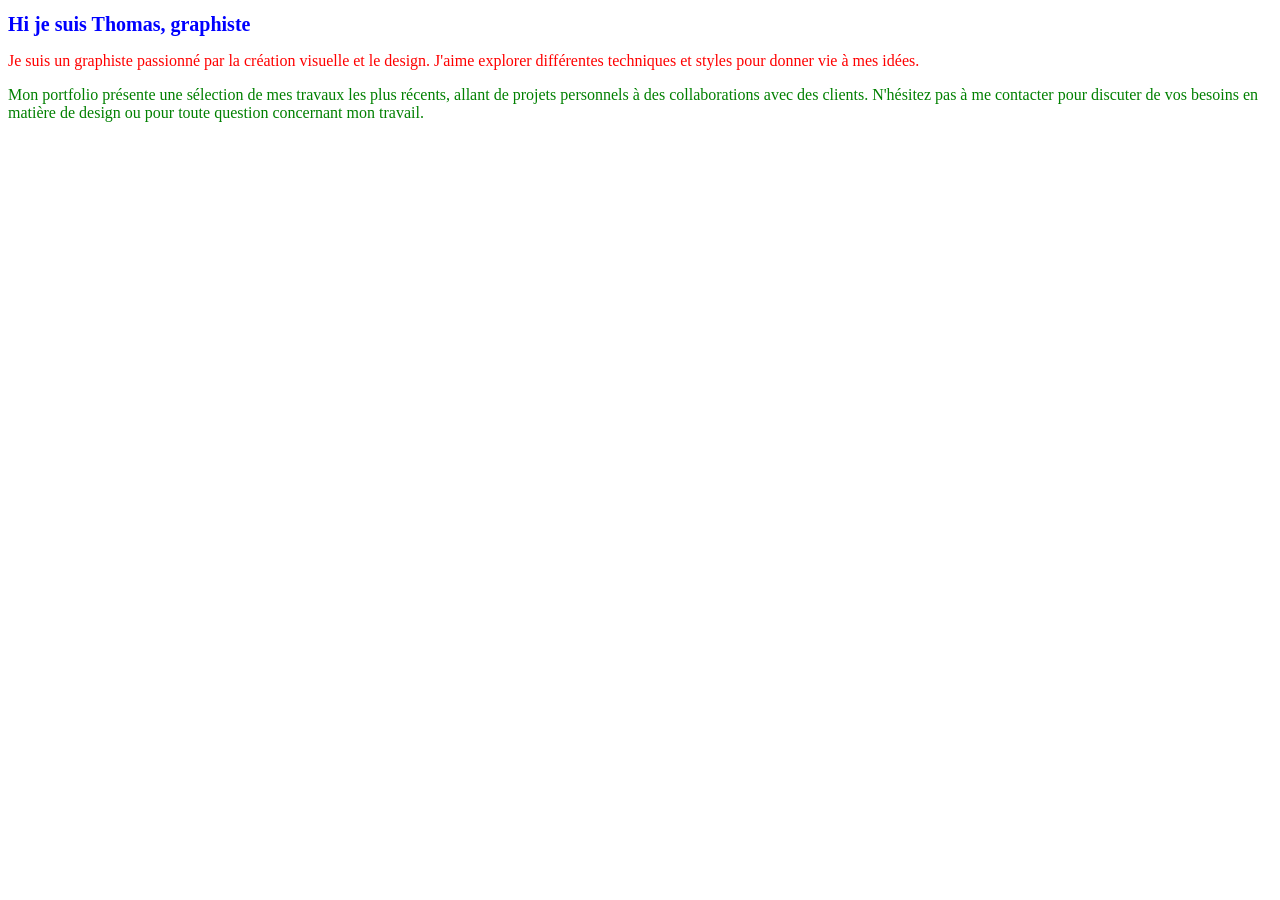
==== index.html @ 6fb71029 "ajout des fichiers html et css" ====
<!DOCTYPE html>
<html lang="fr">

    <head>
        <meta charset="UTF-8">
        <meta name="viewport" content="width=device-width, initial-scale=1.0">
        <title>Portfolio de Thomas</title>
        <link rel="stylesheet" href="style.css"/>
    </head>

    <body>
        <h1 title="Texte">Hi je suis Thomas, graphiste</h1>
        <p class="paragraphe1">Je suis un graphiste passionné par la création visuelle et le design.
            J'aime explorer différentes techniques et styles pour donner vie à mes
            idées.
        <p id="paragraphe2"> Mon portfolio présente une sélection de mes travaux 
            les plus récents, allant de projets personnels à des collaborations 
            avec des clients. N'hésitez pas à me contacter pour discuter de vos 
            besoins en matière de design ou pour toute question concernant mon 
            travail.
        

    </body>
</html>
---- style.css ----
h1 {
    color: blue;
    font-size: 20px;
}
.paragraphe1 {
    color: red;
}
#paragraphe2 {
    color: green;
}
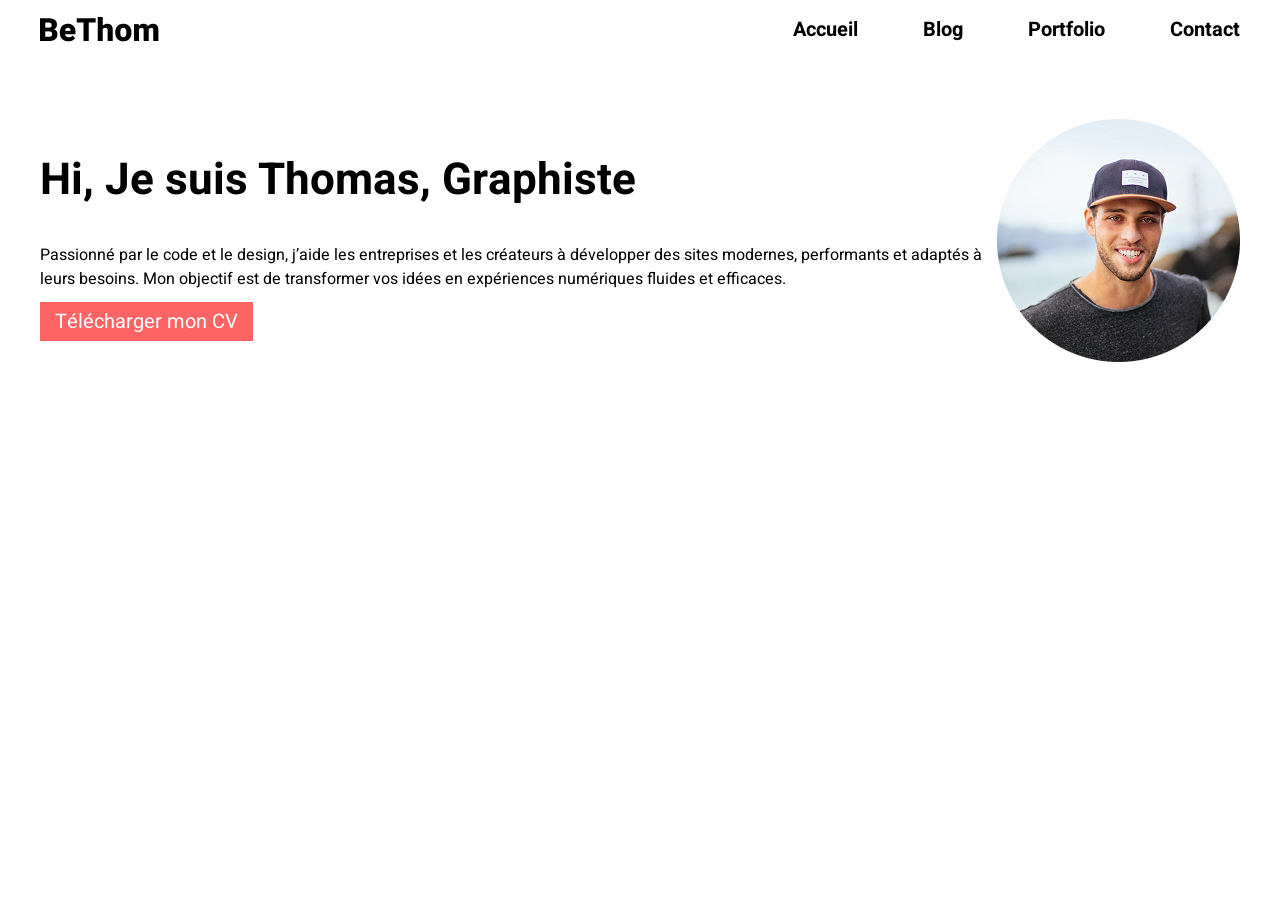
==== commit 8dde006b: "mise à jour intégration maquette 3" ====
--- a/index.html
+++ b/index.html
@@ -6,19 +6,36 @@
         <meta name="viewport" content="width=device-width, initial-scale=1.0">
         <title>Portfolio de Thomas</title>
         <link rel="stylesheet" href="style.css"/>
+        <link rel="preconnect" href="https://fonts.googleapis.com">
+        <link rel="preconnect" href="https://fonts.gstatic.com" crossorigin>
+        <link href="https://fonts.googleapis.com/css2?family=Heebo:wght@100..900&display=swap" rel="stylesheet">
     </head>
 
     <body>
-        <h1 title="Texte">Hi je suis Thomas, graphiste</h1>
-        <p class="paragraphe1">Je suis un graphiste passionné par la création visuelle et le design.
-            J'aime explorer différentes techniques et styles pour donner vie à mes
-            idées.
-        <p id="paragraphe2"> Mon portfolio présente une sélection de mes travaux 
-            les plus récents, allant de projets personnels à des collaborations 
-            avec des clients. N'hésitez pas à me contacter pour discuter de vos 
-            besoins en matière de design ou pour toute question concernant mon 
-            travail.
-        
+        <nav>
+            
+            <img src="image/BeThom.png" alt="Logo de BeThom"/>
+
+            <div id="nav-links">
+                <a class="nav-link" href="index.html">Accueil</a>
+                <a class="nav-link" href="#">Blog</a>
+                <a class="nav-link" href="#">Portfolio</a>
+                <a class="nav-link" href="#">Contact</a>
+            </div>
+        </nav>
+    <header>
+
+        <div>
+            <h1>Hi, Je suis Thomas, Graphiste</h1>
+                <p>Passionné par le code et le design, j’aide les entreprises et les créateurs à développer des sites modernes, performants et adaptés à leurs besoins. 
+                    Mon objectif est de transformer vos idées en expériences numériques fluides et efficaces.</p>
+                    <a href="#" id="button-cv">Télécharger mon CV</a>
+        </div>
+        <div>
+            <img src="image/photo.png" alt="Photo de Thomas"/>
+        </div>
+    </header>
+
 
     </body>
 </html>
--- a/style.css
+++ b/style.css
@@ -1,10 +1,40 @@
+
+body{font-family: "Heebo", sans-serif;}
+
+
+nav {
+    display: flex;
+    justify-content: space-between;
+    align-items: center;
+    width: 1200px;
+    margin: 15px auto 0 auto;
+}
+
+    #nav-links {
+        display: flex;
+        gap: 65px;
+    }
+
+.nav-link {color:  #000000;
+    text-decoration: none;
+    font-weight: 700;
+    font-size: 20px;}
+
+    #button-cv {
+    background-color: #FF6464;
+    color: #FFFFFF;
+    text-decoration: none;
+    font-size: 20px;
+    padding: 5px 15px;
+}
+
+header {
+    display: flex;
+    width: 1200px;
+    margin: 75px auto;
+}
+
 h1 {
-    color: blue;
-    font-size: 20px;
-}
-.paragraphe1 {
-    color: red;
-}
-#paragraphe2 {
-    color: green;
+    font-weight: 700;
+    font-size: 44px;
 }
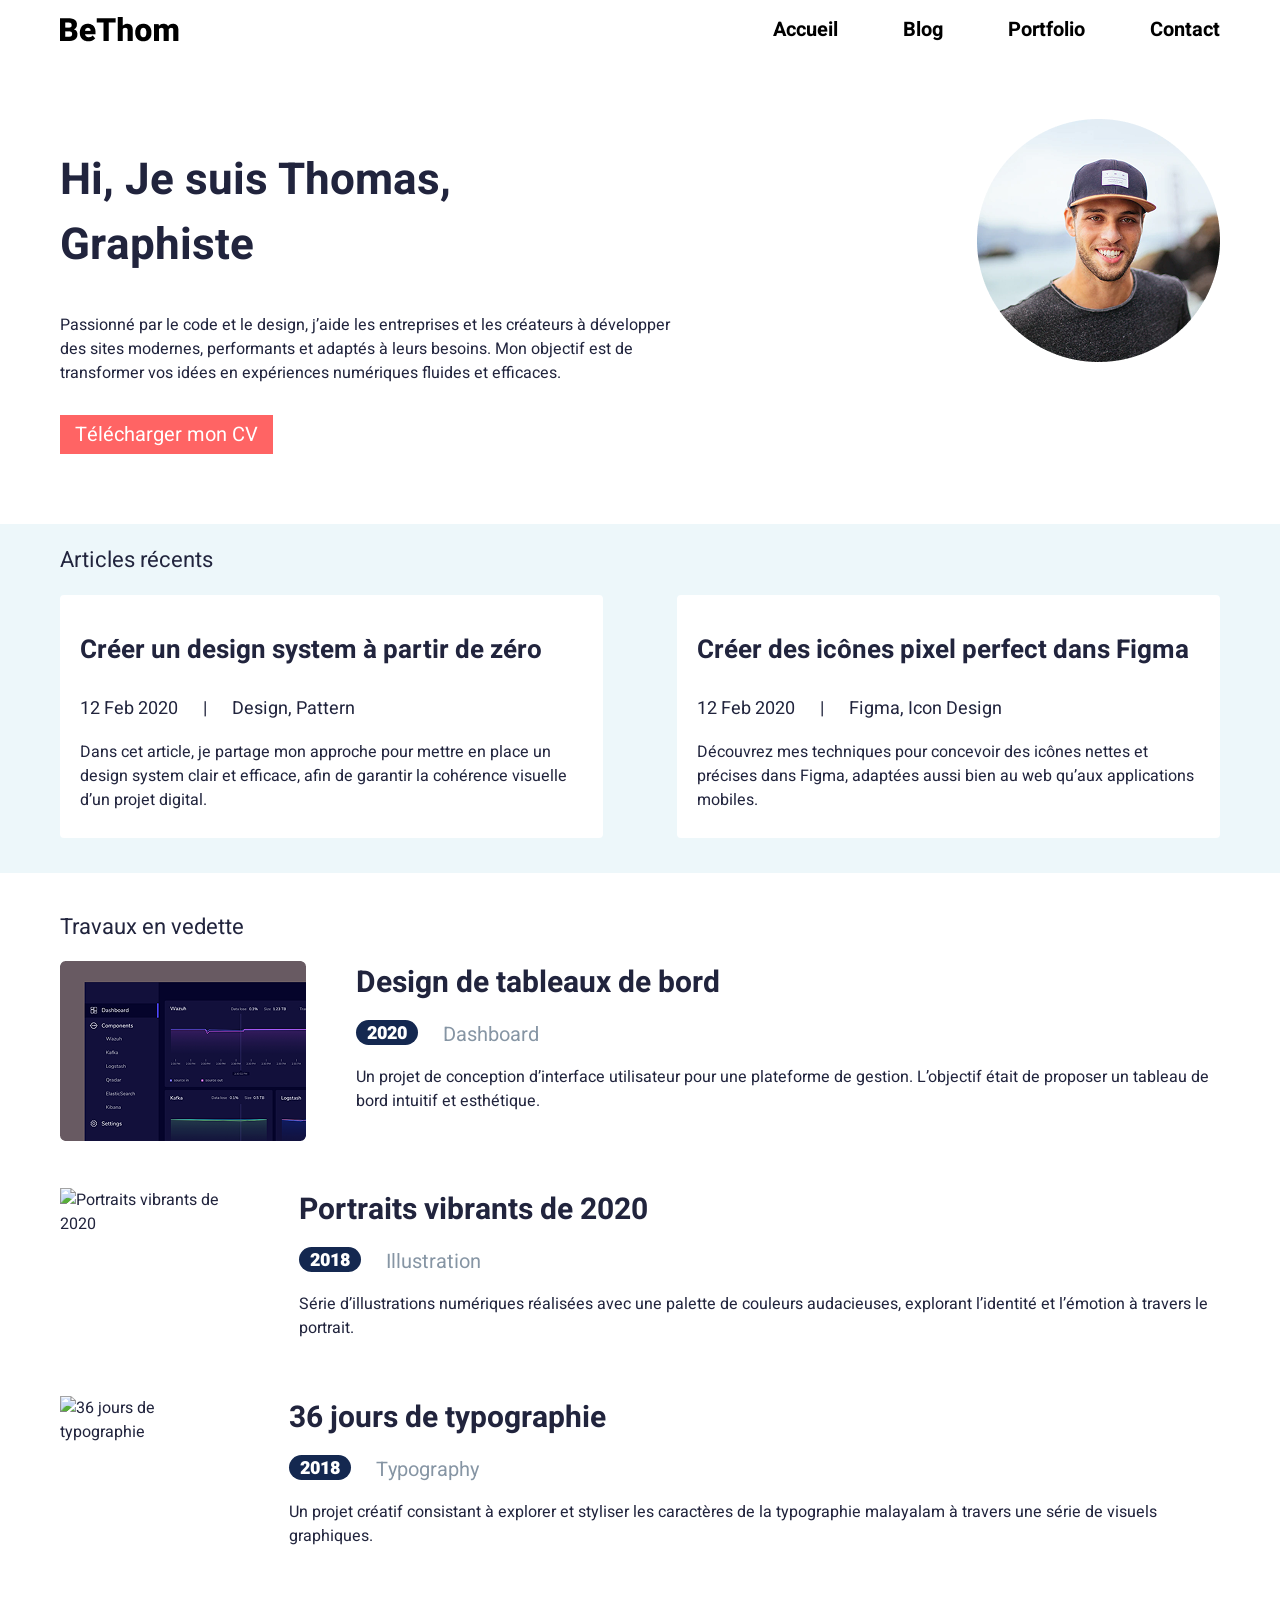
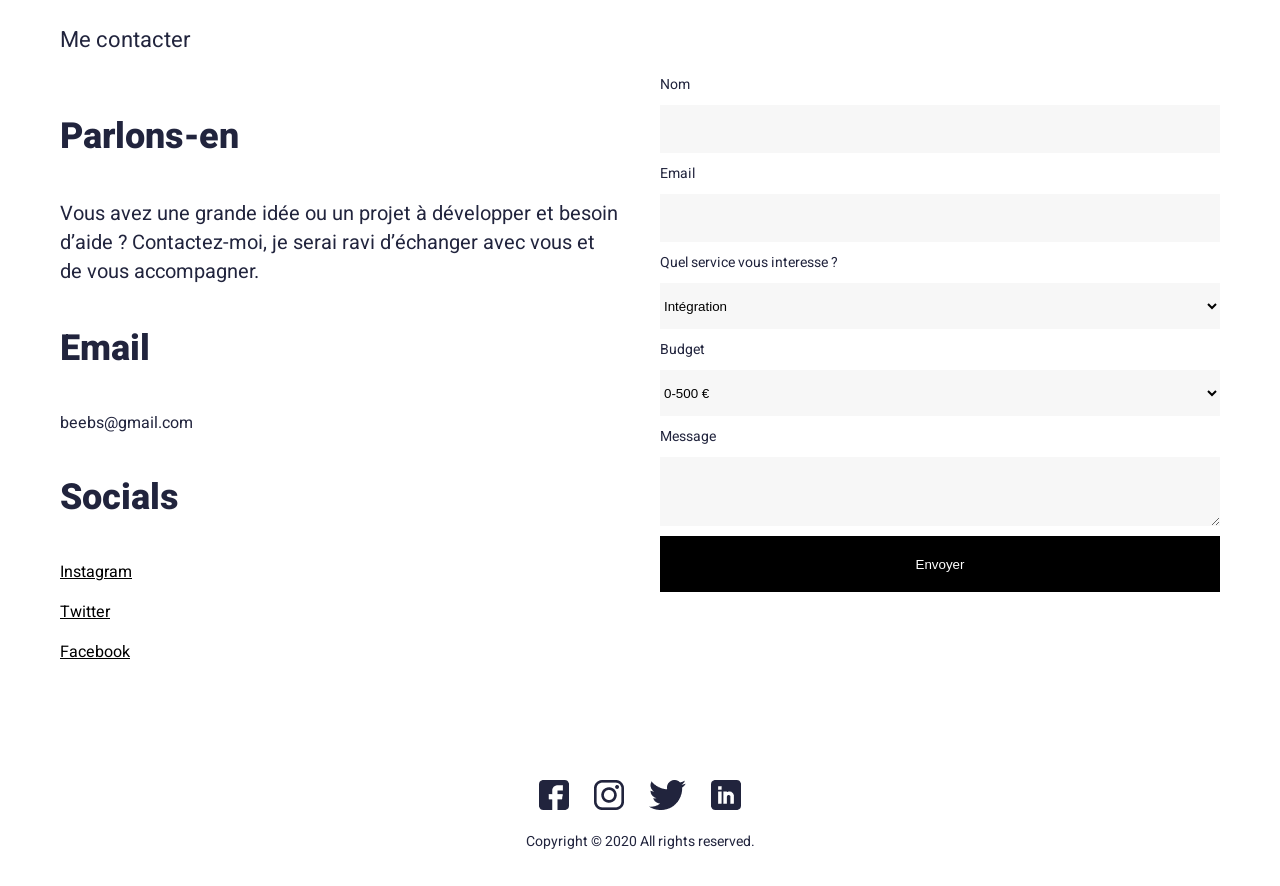
==== commit 6cdfffd8: "Ajout de nouvelles images et mise à jour de la structure HTML et CSS pour le blog et le portfolio" ====
--- a/index.html
+++ b/index.html
@@ -18,16 +18,18 @@
 
             <div id="nav-links">
                 <a class="nav-link" href="index.html">Accueil</a>
-                <a class="nav-link" href="#">Blog</a>
-                <a class="nav-link" href="#">Portfolio</a>
-                <a class="nav-link" href="#">Contact</a>
+                <a class="nav-link" href="#blog">Blog</a>
+                <a class="nav-link" href="#projets">Portfolio</a>
+                <a class="nav-link" href="#contact">Contact</a>
+                <a class="nav-link" href="#" id="menu-button"><img src="image/menu.png" alt="Menu"/></a>
             </div>
         </nav>
     <header>
 
-        <div>
-            <h1>Hi, Je suis Thomas, Graphiste</h1>
-                <p>Passionné par le code et le design, j’aide les entreprises et les créateurs à développer des sites modernes, performants et adaptés à leurs besoins. 
+        <div id="header-content">
+            <h1>Hi, Je suis Thomas,<br> Graphiste</h1>
+
+                <p id="subtitle">Passionné par le code et le design, j’aide les entreprises et les créateurs à développer des sites modernes, performants et adaptés à leurs besoins. 
                     Mon objectif est de transformer vos idées en expériences numériques fluides et efficaces.</p>
                     <a href="#" id="button-cv">Télécharger mon CV</a>
         </div>
@@ -36,6 +38,144 @@
         </div>
     </header>
 
+<section id="blog">
+    <div id="blog-content">
+    <h2>Articles récents</h2>
 
-    </body>
+    <div id="articles">
+            <article class="article-blog">
+                <h3 class="article-title">Créer un design system à partir de zéro</h3>
+                <p class="date-categorie">
+                    <span>12 Feb 2020</span>
+                    <span>|</span>
+                    <span>Design, Pattern</span>
+                </p>
+                <p class="article-description">Dans cet article, je partage mon approche pour mettre en place un design system clair et efficace, 
+                afin de garantir la cohérence visuelle d’un projet digital.</p>
+            </article>
+        
+            <article class="article-blog">
+                <h3 class="article-title">Créer des icônes pixel perfect dans Figma</h3>
+                <p class="date-categorie">
+                    <span>12 Feb 2020</span>
+                    <span>|</span>
+                    <span>Figma, Icon Design</span>
+                </p>
+                <p class="article-description">Découvrez mes techniques pour concevoir des icônes nettes et précises dans Figma,
+                    adaptées aussi bien au web qu’aux applications mobiles.</p>
+                    </article>
+                 </div>
+                </div>
+            </section>
+
+            <section id="projets">
+
+                <h2>Travaux en vedette</h2>
+
+                <article class="projets">
+                    <div>
+                        <img src="image/Projet1.png" alt="Design de tableaux de bord" class="projet-image"/>
+                    </div>
+                    <div>
+                        <h3 class="projet-title">Design de tableaux de bord</h3>
+                        <div class="date-type">
+                            <span class="projet-date">2020</span>
+                            <span class="projet-type">Dashboard</span>
+                        </div>
+
+                        <p class="projet-description">Un projet de conception d’interface utilisateur pour une plateforme de gestion.
+                            L’objectif était de proposer un tableau de bord intuitif et esthétique.</p>
+                    </div>
+                </article>  
+                <article class="projets">
+                    <div>
+                        <img src="image/projet2.png" alt="Portraits vibrants de 2020" class="projet-image"/>
+                    </div>
+                    <div>
+                        <h3 class="projet-title">Portraits vibrants de 2020</h3>
+                        <div class="date-type">
+                            <span class="projet-date">2018</span>
+                            <span class="projet-type">Illustration</span>
+                        </div>
+
+                        <p class="projet-description">Série d’illustrations numériques réalisées avec une palette de couleurs audacieuses, explorant l’identité et l’émotion à travers le portrait.</p>
+                    </div>
+                </article>  
+                <article class="projets">
+                    <div>
+                        <img src="image/projet3.png" alt="36 jours de typographie" class="projet-image"/>
+                    </div>
+                    <div>
+                        <h3 class="projet-title">36 jours de typographie</h3>
+                        <div class="date-type">
+                            <span class="projet-date">2018</span>
+                            <span class="projet-type">Typography</span>
+                        </div>
+
+                        <p class="projet-description">Un projet créatif consistant à explorer et styliser les caractères de la typographie malayalam à travers une série de visuels graphiques.</p>
+                    </div>
+                </article>
+
+            </section>
+
+            <section id="contact">
+            <h2>Me contacter</h2>
+
+            <div id="contact-content">
+                <div id="coordonnes">
+                        <h3 class="contact-title">Parlons-en</h3>
+                        <p id="contact-intro">Vous avez une grande idée ou un projet à développer et besoin d’aide ?
+                        Contactez-moi, je serai ravi d’échanger avec vous et de vous accompagner.</p>
+                        
+                        <h3 class="contact-title">Email</h3>
+                        <p id="contact-email">beebs@gmail.com</p>
+
+                        <h3 class="contact-title">Socials</h3>
+
+                        <p><a class="socials-link" href="https://www.instagram.com" target="_blank">Instagram</a></p>
+                        <p><a class="socials-link" href="https://www.x.com" target="_blank">Twitter</a></p>
+                        <p><a class="socials-link" href="https://www.facebook.com" target="_blank">Facebook</a></p>
+                </div>
+
+                <form>
+                  <label for="name">Nom</label>
+                    <input type="text" name="name" id="name" />
+
+                    <label for="email">Email</label>
+                    <input type="email" name="email" id="email" />
+
+                    <label for="service">Quel service vous interesse ?</label>
+                    <select name="service" id="service">
+                        <option value="Intégration">Intégration</option>
+                        <option value="Maquette">Maquette</option>
+                        <option value="Typographie">Typographie</option>
+                    </select>
+                    
+                    <label for="budget">Budget</label>
+                    <select name="budget" id="budget">
+                        <option value="0 - 500€">0-500 €</option>
+                        <option value="500 - 1000€">500-1000 €</option>
+                        <option value="2000 et +">2000 et + €</option>
+                    </select>
+                    
+                    <label for="message">Message</label>
+                    <textarea name="message" id="message" rows="5"></textarea>
+
+                    <button>Envoyer</button>
+                   
+                </form>
+            </div>
+        </section>
+
+        <footer>
+            <div id="icon-socials">
+<a href="#" target="blank"><img src="image/fb.png" alt="Facebook"/></a>
+<a href="#" target="blank"><img src="image/instagram.png" alt="Instagram"/></a>
+<a href="#" target="blank"><img src="image/twitter.png" alt="Twitter"/></a>
+<a href="#" target="blank"><img src="image/linkedin.png" alt="LinkedIn"/></a>
+
+            </div>
+            <p id="copyright">Copyright © 2020 All rights reserved.</p>
+        </footer>
+</body>
 </html>
--- a/style.css
+++ b/style.css
@@ -1,16 +1,24 @@
-
-body{font-family: "Heebo", sans-serif;}
-
-
+/******générale*****/
+
+
+body{
+    font-family: "Heebo", sans-serif;
+    margin: 0;
+    color: #21243D
+    
+}
 nav {
     display: flex;
     justify-content: space-between;
     align-items: center;
-    width: 1200px;
+    max-width: 1200px;
+    padding-left: 20px;
+    padding-right: 20px;
+    box-sizing: border-box;
     margin: 15px auto 0 auto;
 }
 
-    #nav-links {
+#nav-links {
         display: flex;
         gap: 65px;
     }
@@ -20,7 +28,31 @@
     font-weight: 700;
     font-size: 20px;}
 
-    #button-cv {
+#menu-button {
+    display: none;
+}
+
+header {
+    display: flex;
+    justify-content: space-between;
+    max-width: 1200px;
+    padding-left: 20px;
+    padding-right: 20px;
+    box-sizing: border-box;
+    margin: 75px auto;
+}
+
+#header-content {
+    width: 630px;
+}
+
+h1 {
+    font-weight: 700;
+    font-size: 44px;
+    margin-bottom: 0;
+}
+
+#button-cv {
     background-color: #FF6464;
     color: #FFFFFF;
     text-decoration: none;
@@ -28,13 +60,229 @@
     padding: 5px 15px;
 }
 
-header {
-    display: flex;
-    width: 1200px;
-    margin: 75px auto;
-}
-
-h1 {
+#subtitle{
+    font-size: 16px;
+    margin: 35pX 0;
+
+}
+
+#blog
+ {
+    background-color: #EDF7FA;
+    padding-bottom: 35px;
+    
+}
+
+#blog-content{
+    max-width: 1200px;
+    padding-left: 20px;
+    padding-right: 20px;
+    box-sizing: border-box;
+    margin: auto;
+}
+
+h2 {
+    font-weight: 400;
+    font-size: 22px;
+    padding-top: 20px;
+}
+
+#articles {
+    display: flex;
+    justify-content: space-between;
+}
+
+.article-blog {
+    background-color: #FFFFFF;
+    border-radius: 4px;
+    width: 543px;
+    max-width: 48%;
+    padding: 10px 20px;
+    box-sizing: border-box;
+}
+
+.article-title {
+    font-size: 26px;
+}
+
+.date-categorie {
+    font-size: 18px;
+    display: flex;
+    gap: 25px;
+}
+
+.article-description {
+    font-size: 16px;
+}
+
+#projets {
+    max-width: 1200px;
+    padding-left: 20px;
+    padding-right: 20px;
+    box-sizing: border-box;
+    margin: auto;
+}
+
+article.projets {
+    display: flex;
+    gap: 50px;
+    margin-bottom: 40px;
+}
+
+h3.projet-title {
     font-weight: 700;
-    font-size: 44px;
+    font-size: 30px;
+    margin: 0 0 15px 0;
+}
+
+.date-type {
+    display: flex;
+    gap: 25px;
+}
+
+span.projet-date {
+    background-color: #142850;
+    border-radius: 16px;
+    color: #FFFFFF;
+    font-weight: 900;
+    font-size: 18px;
+    width: 62px;
+    height: 25px;
+    text-align: center;
+}
+
+.projet-type {
+    color: #8695A4;
+    font-size: 20px;
+}
+
+.projet-description {
+    font-size: 16px;
+}
+#coordonnes {
+    flex: 1;
+}
+
+#contact-content {
+    display: flex;
+    gap: 40px;
+}
+
+#contact {
+    max-width: 1200px;
+    padding-left: 20px;
+    padding-right: 20px;
+    box-sizing: border-box;
+    margin: auto;
+}
+
+.contact-title {
+    font-weight: 800;
+    font-size: 36px;
+}
+
+#contact-intro {
+    font-size: 20px;
+}
+
+#contact-email {
+    font-size: 16px;
+}
+
+.socials-link {
+    font-size: 16px;
+    color: #000000;
+}
+
+form {
+    display: flex;
+    flex-direction: column;
+    flex: 1;
+    gap: 10px;
+}
+
+label {
+    font-size: 14px;
+}
+
+input, select, textarea {
+    background-color: #F7F7F7;
+    border: none;
+    height: 46px;
+}
+
+textarea#message {
+    height: 65px;
+}
+
+button {
+    background-color: #000000;
+    color:  white;
+    border: none;
+    height: 56px;
+}
+footer {
+    padding-top: 100px;
+    text-align: center;
+    padding-bottom: 20px;
+}
+
+#icon-socials {
+    display: flex;
+    justify-content: center;
+    gap: 25px;
+}
+
+#copyright {
+    font-size: 14px;
+    color: #21243D;
+}
+
+
+@media (max-width: 700px) {
+
+    .nav-link {
+        display: none;
+    }
+
+    #menu-button {
+        display: block;
+    }
+
+    header {
+        flex-direction: column-reverse;
+        text-align: center;
+    }
+
+    #header-content {
+        width: 100%;
+    }
+
+    h2 {text-align: center;
+    }
+
+    #articles {
+        flex-direction: column;
+        gap: 20px;
+    }
+
+    .articlke-blog {
+        max-width: none;
+        width: 100%;
+    }
+
+.date-categorie {
+    gap: 5px;
+    }
+
+   .projets {
+    flex-direction: column;
+   }
+
+    .projet-image {width:100%;
+    }
+
+    #coordonnes {
+        display: none;
+    }
 }
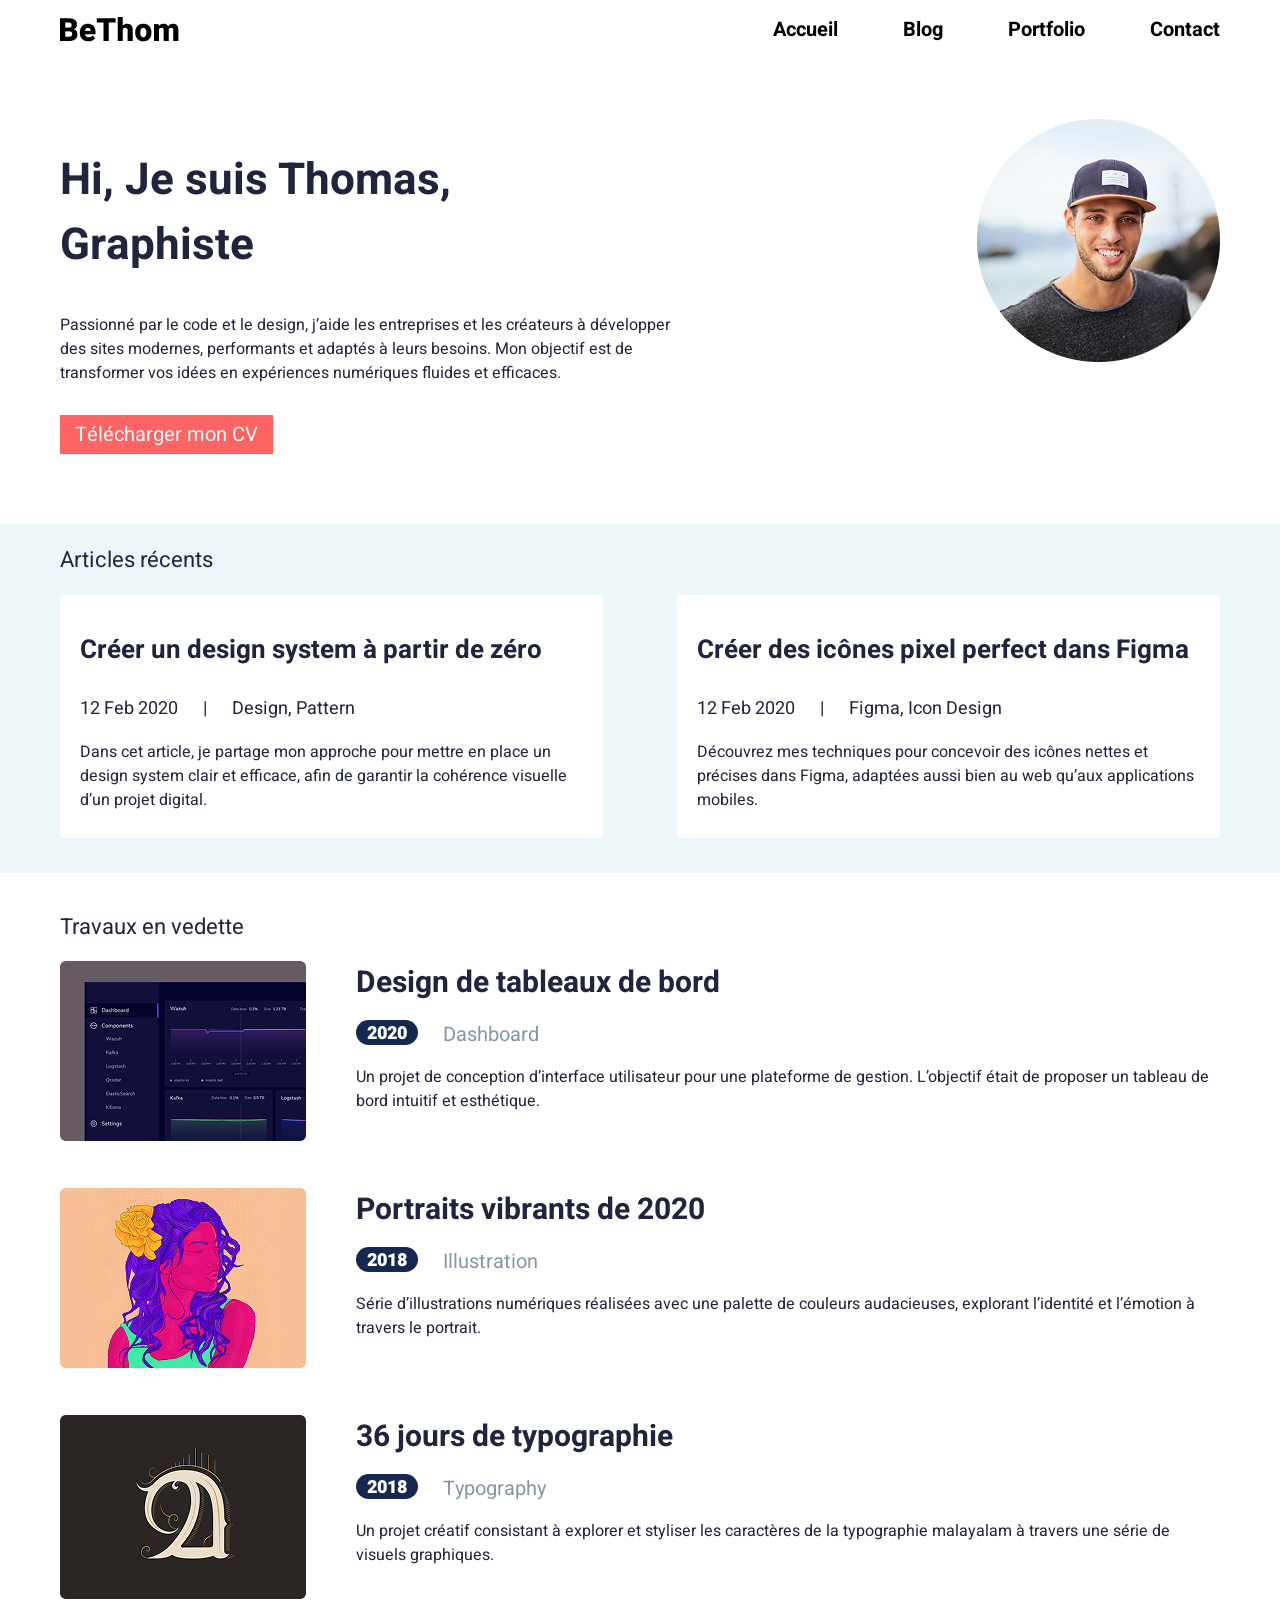
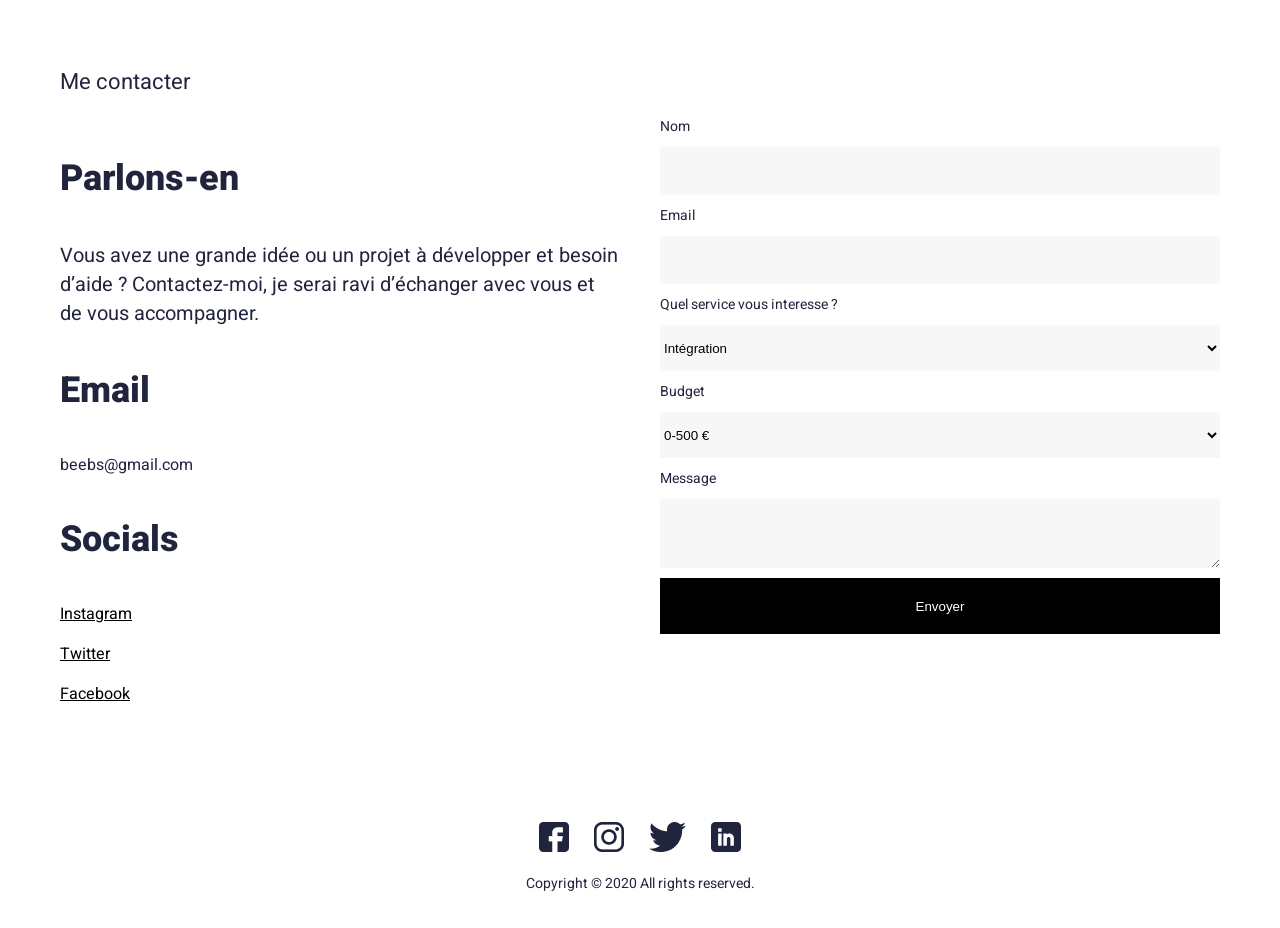
==== commit 0c6fea22: "Correction nom image" ====
--- a/index.html
+++ b/index.html
@@ -89,7 +89,7 @@
                 </article>  
                 <article class="projets">
                     <div>
-                        <img src="image/projet2.png" alt="Portraits vibrants de 2020" class="projet-image"/>
+                        <img src="image/Projet2.png" alt="Portraits vibrants de 2020" class="projet-image"/>
                     </div>
                     <div>
                         <h3 class="projet-title">Portraits vibrants de 2020</h3>
@@ -103,7 +103,7 @@
                 </article>  
                 <article class="projets">
                     <div>
-                        <img src="image/projet3.png" alt="36 jours de typographie" class="projet-image"/>
+                        <img src="image/Projet3.png" alt="36 jours de typographie" class="projet-image"/>
                     </div>
                     <div>
                         <h3 class="projet-title">36 jours de typographie</h3>
